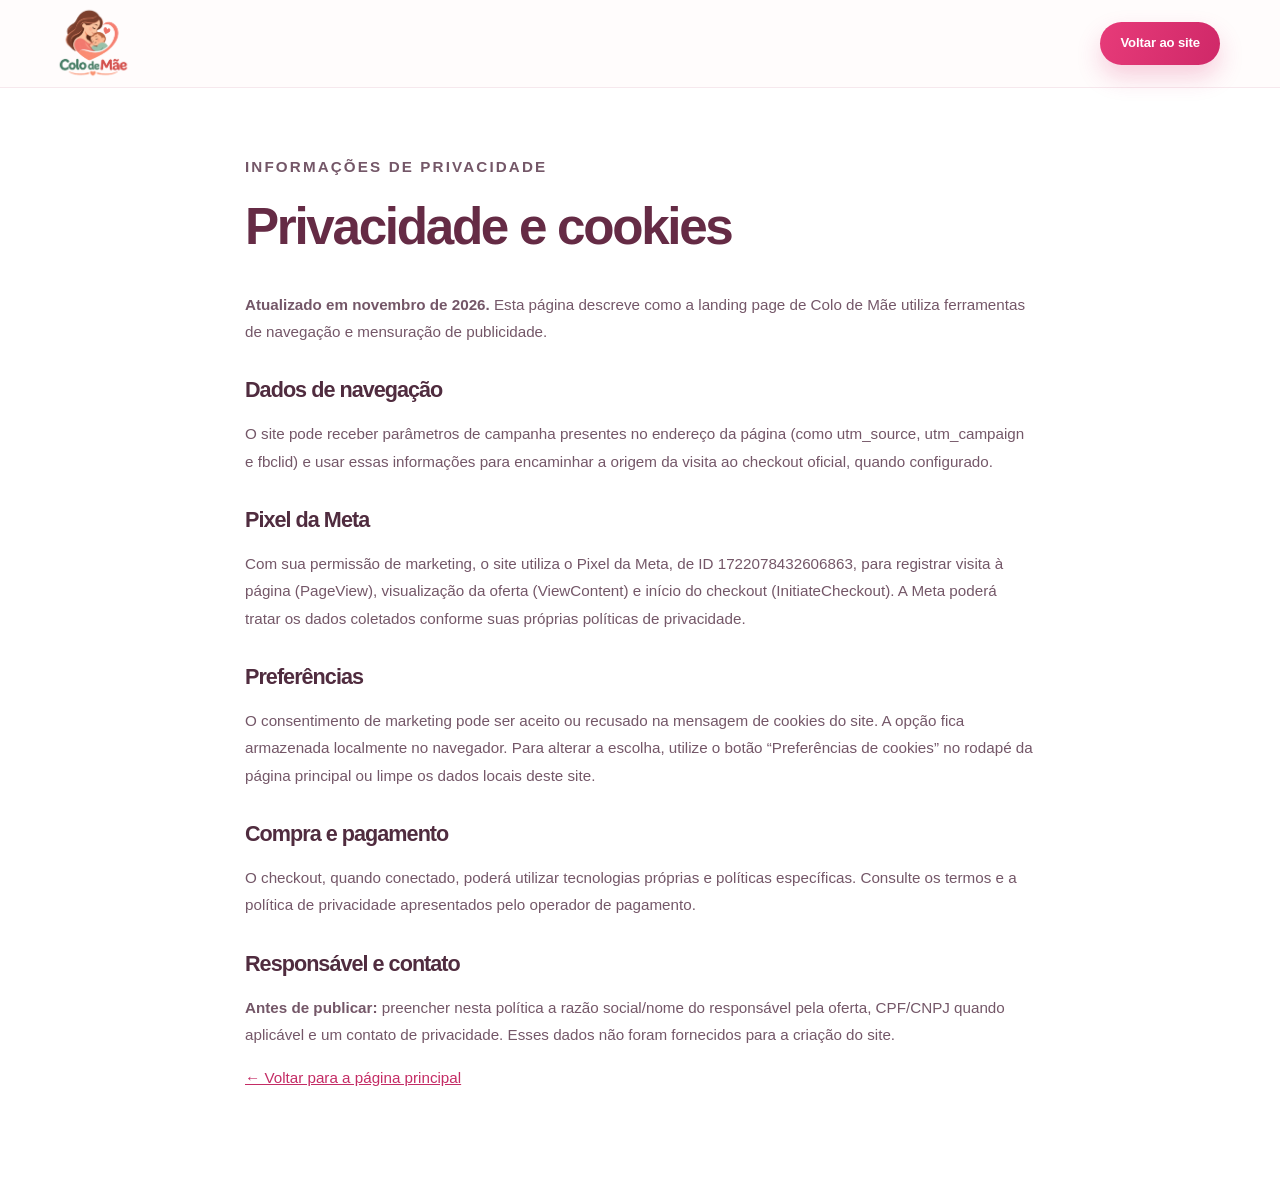
==== privacidade.html @ d04aad39 "atualizaçao de site" ====
<!doctype html><html lang="pt-BR"><head><meta charset="UTF-8"><meta name="viewport" content="width=device-width,initial-scale=1"><title>Privacidade e Cookies | Colo de Mãe</title><meta name="description" content="Informações sobre privacidade e cookies do site Colo de Mãe."><link rel="icon" href="assets/favicon.png"><link rel="stylesheet" href="css/style.css"></head><body><header class="site-header"><div class="container header-inner"><a class="brand" href="index.html"><img src="assets/logo.webp" alt="Colo de Mãe" width="86" height="86"></a><a class="btn btn-small btn-primary" href="index.html">Voltar ao site</a></div></header><main class="legal-page"><div class="legal-container"><p class="section-kicker">Informações de privacidade</p><h1>Privacidade e cookies</h1><p><strong>Atualizado em novembro de 2026.</strong> Esta página descreve como a landing page de Colo de Mãe utiliza ferramentas de navegação e mensuração de publicidade.</p><h2>Dados de navegação</h2><p>O site pode receber parâmetros de campanha presentes no endereço da página (como utm_source, utm_campaign e fbclid) e usar essas informações para encaminhar a origem da visita ao checkout oficial, quando configurado.</p><h2>Pixel da Meta</h2><p>Com sua permissão de marketing, o site utiliza o Pixel da Meta, de ID 1722078432606863, para registrar visita à página (PageView), visualização da oferta (ViewContent) e início do checkout (InitiateCheckout). A Meta poderá tratar os dados coletados conforme suas próprias políticas de privacidade.</p><h2>Preferências</h2><p>O consentimento de marketing pode ser aceito ou recusado na mensagem de cookies do site. A opção fica armazenada localmente no navegador. Para alterar a escolha, utilize o botão “Preferências de cookies” no rodapé da página principal ou limpe os dados locais deste site.</p><h2>Compra e pagamento</h2><p>O checkout, quando conectado, poderá utilizar tecnologias próprias e políticas específicas. Consulte os termos e a política de privacidade apresentados pelo operador de pagamento.</p><h2>Responsável e contato</h2><p><strong>Antes de publicar:</strong> preencher nesta política a razão social/nome do responsável pela oferta, CPF/CNPJ quando aplicável e um contato de privacidade. Esses dados não foram fornecidos para a criação do site.</p><p><a href="index.html">← Voltar para a página principal</a></p></div></main></body></html>
---- css/style.css ----
:root{--burgundy:#6e2745;--burgundy-2:#4c2035;--pink:#e83878;--hotpink:#d52e69;--pink-light:#fff1f6;--pink-mist:#fce8ee;--rose:#f7b8cd;--soft:#fff9f9;--cream:#fff8f1;--ink:#502c3f;--muted:#795d69;--border:#f1dce5;--shadow:0 19px 65px rgba(130,48,86,.11);--radius:26px;--ease:cubic-bezier(.22,1,.36,1)}
*{box-sizing:border-box}html{scroll-behavior:smooth;scroll-padding-top:100px}body{margin:0;background:#fff;color:var(--ink);font-family:'DM Sans',sans-serif;-webkit-font-smoothing:antialiased;overflow-x:hidden}button,input{font:inherit}a{color:inherit;text-decoration:none}a:focus-visible,button:focus-visible,summary:focus-visible{outline:3px solid #b42c65;outline-offset:4px}button{cursor:pointer}img,svg{max-width:100%}img{height:auto}p{line-height:1.72}h1,h2,h3{font-family:Manrope,'DM Sans',sans-serif;letter-spacing:-.045em}h1,h2,h3,p{margin-top:0}h2{font-size:clamp(2.1rem,4vw,3.65rem);line-height:1.16;font-weight:800}h3{line-height:1.3}section{position:relative}.container{width:min(1160px,calc(100% - 48px));margin-inline:auto}.narrow{max-width:780px}.section{padding:106px 0}.text-center{text-align:center}.accent{color:var(--pink)}.section-kicker{font-size:.82rem;letter-spacing:.14em;text-transform:uppercase;font-weight:800;color:var(--pink);margin-bottom:17px}.section-lead{font-size:1.12rem;max-width:720px;margin:18px auto 0;color:var(--muted)}.section-heading{margin-bottom:52px}.section-heading h2{margin-bottom:14px}.skip-link{position:absolute;top:-100px;z-index:900;left:15px;background:#fff;padding:12px 15px}.skip-link:focus{top:15px}.announcement{background:#772844;text-align:center;color:#fff;padding:8px 18px;font-size:.75rem;letter-spacing:.06em;font-weight:600}.announcement-heart{color:#fac4d2;padding:0 9px}.site-header{position:sticky;top:0;z-index:50;background:rgba(255,252,252,.94);backdrop-filter:blur(18px);border-bottom:1px solid #f6e8ed}.header-inner{height:87px;display:flex;align-items:center;justify-content:space-between;gap:22px}.brand{display:flex;align-items:center;margin-left:-13px;flex-shrink:0}.brand img{width:93px;height:79px;object-fit:contain}.site-header nav{display:flex;align-items:center;gap:30px;margin-left:auto}.site-header nav a{font-size:.85rem;color:#735262;font-weight:700;transition:color .2s}.site-header nav a:hover{color:var(--pink)}.btn{display:inline-flex;align-items:center;justify-content:center;gap:12px;border:none;border-radius:999px;font-family:'DM Sans',sans-serif;font-weight:800;letter-spacing:-.01em;line-height:1.25;text-align:center;white-space:normal;transition:transform .2s var(--ease),background .2s,box-shadow .2s}.btn:hover{transform:translateY(-2px)}.btn span{font-size:1.2em}.btn-primary{background:linear-gradient(110deg,#e73b79,#cf2868);color:white;box-shadow:0 12px 24px rgba(220,47,109,.22)}.btn-primary:hover{box-shadow:0 18px 31px rgba(220,47,109,.32);background:linear-gradient(110deg,#f34480,#c92360)}.btn-small{padding:13px 20px;font-size:.82rem}.btn-large{padding:21px 30px;font-size:.98rem}.mobile-menu-toggle{display:none;border:0;background:transparent;color:var(--burgundy);font-size:1.8rem}.hero{background:radial-gradient(ellipse at 70% 30%,#ffedf3 0%,transparent 52%),linear-gradient(125deg,#fffbf8 7%,#fff0f6 62%,#fbdce8 100%);padding:98px 0 115px;overflow:hidden}.hero-grid{display:grid;grid-template-columns:1.07fr .93fr;align-items:center;gap:35px;min-height:595px}.hero-copy{position:relative;z-index:3;padding-bottom:25px}.eyebrow{display:inline-flex;align-items:center;gap:10px;border:1px solid #f6ccda;border-radius:999px;padding:9px 17px;color:#a83c66;background:rgba(255,255,255,.75);font-size:.76rem;font-weight:800;letter-spacing:.03em;text-transform:uppercase;margin-bottom:25px}.eyebrow-dot{height:9px;width:9px;border-radius:50%;background:var(--pink);box-shadow:0 0 0 4px #ffe0ea}.hero h1{font-size:clamp(3.45rem,5.7vw,5.25rem);line-height:1.095;letter-spacing:-.07em;margin-bottom:26px;font-weight:800;color:var(--burgundy-2);max-width:660px}.hero h1 em,.offer-copy h2 em,.final-cta h2 em,.interlude h2 em{font-style:normal;color:var(--pink)}.hero-description{font-size:1.13rem;line-height:1.87;max-width:590px;color:#6b4e5d;margin-bottom:22px}.hero-description strong{color:#6f2b49}.hero-points{display:grid;gap:9px;color:#885068;font-size:.87rem;font-weight:700;margin-bottom:32px}.hero-action{min-width:315px}.under-cta{font-size:.83rem;color:#8a6473;margin:14px 0 22px}.under-cta strong{color:var(--burgundy)}.hero-mini-badges{display:flex;gap:12px;flex-wrap:wrap;max-width:590px}.hero-mini-badges span{font-size:.7rem;color:#8b7180;font-weight:700}.hero-art{height:590px;min-width:0;position:relative;display:flex;align-items:center;justify-content:center;isolation:isolate}.art-orbit{position:absolute;z-index:-1;width:470px;height:470px;top:85px;left:50%;transform:translateX(-50%);background:radial-gradient(circle,#f8cbdc 0%,#fce1e8 52%,transparent 74%);border-radius:50%}.hero-blob{position:absolute;border-radius:50%;pointer-events:none}.blob-one{width:230px;height:230px;left:-95px;bottom:35px;background:#f9d8e2;opacity:.3}.blob-two{width:160px;height:160px;right:-55px;top:35px;background:#ffcbdf;opacity:.37}.art-sparkle{position:absolute;color:#e77a9d;font-size:3rem}.art-sparkle-a{top:10px;right:16px}.art-sparkle-b{bottom:50px;left:15px;font-size:5rem}.phone{position:relative;background:#3e2831;border:7px solid #3e2831;border-radius:40px;overflow:hidden;box-shadow:0 25px 58px rgba(79,30,53,.21);padding:4px;aspect-ratio:390/844;width:240px;max-width:100%;flex-shrink:0}.phone img{display:block;width:100%;height:100%;object-fit:cover;border-radius:27px;object-position:top}.phone-camera{position:absolute;width:34%;height:21px;background:#3e2831;top:1px;left:33%;z-index:5;border-radius:0 0 15px 15px}.phone-front{transform:rotate(-5deg) translate(-40px,-10px);z-index:3;width:256px}.phone-back{transform:rotate(11deg) translate(78px,8px);position:absolute;z-index:1;width:242px;filter:saturate(.86)}.floating-chip{position:absolute;z-index:5;display:flex;align-items:center;gap:10px;background:#fff;padding:12px 15px;border:1px solid #f9e8ee;border-radius:16px;box-shadow:0 12px 30px rgba(107,47,75,.13);font-size:.73rem;font-weight:800;color:#78445c;white-space:nowrap}.chip-icon{display:grid;place-items:center;border-radius:50%;background:#ffedf2;color:#db3f78;width:32px;height:32px;font-size:1.2rem}.chip-stars{color:#f4a44c;background:#fff6e9}.chip-top{top:88px;left:-19px}.chip-bottom{bottom:87px;right:2px}.hero-wave{position:absolute;bottom:-1px;width:100%;height:75px;line-height:0}.hero-wave svg{height:100%;width:100%}.empathy{padding-top:85px}.empathy h2{max-width:720px;margin-inline:auto}.empathy-cards{display:grid;grid-template-columns:repeat(3,1fr);gap:22px;margin-top:55px}.soft-card{border-radius:25px;background:#fff8fa;border:1px solid #fae9ef;padding:34px 31px;box-shadow:0 12px 34px rgba(88,34,53,.035)}.soft-card:nth-child(2){background:#fff8f3;border-color:#f7e8e1}.soft-card:nth-child(3){background:#fcf7ff;border-color:#f0e7f7}.feature-emoji{font-size:2.2rem;display:block;margin-bottom:20px}.soft-card h3{font-size:1.15rem;color:#602b45;letter-spacing:-.025em;margin-bottom:12px}.soft-card p{font-size:.91rem;color:#806b78;margin:0}.gentle-note{display:inline-flex;align-items:center;gap:10px;font-size:.93rem;color:#87536b;background:#fdf4f7;padding:13px 21px;border-radius:100px;margin-top:45px}.gentle-note span{color:var(--pink)}.feature-section{background:linear-gradient(180deg,#fffafc,#fff);padding-top:100px}.feature-grid{display:grid;grid-template-columns:repeat(3,1fr);gap:19px}.feature-tile{border:1px solid #f4e4ec;background:#fff;padding:33px 31px;border-radius:25px;box-shadow:0 10px 34px rgba(99,57,75,.045);transition:transform .2s var(--ease),box-shadow .2s}.feature-tile:hover{transform:translateY(-4px);box-shadow:var(--shadow)}.tile-icon{width:59px;height:59px;border-radius:18px;display:grid;place-items:center;font-size:1.9rem;font-weight:800;margin-bottom:24px}.icon-pink{background:#ffe9f0;color:#db3c76}.icon-purple{background:#f4eefe;color:#a277bc}.icon-peach{background:#fff2e6;color:#da9774}.icon-green{background:#e9f4ec;color:#6da581}.icon-yellow{background:#fff8e3;color:#cc9f44}.feature-tile h3{font-size:1.14rem;color:#5d2c44;margin-bottom:8px}.feature-tile p{color:#806a76;font-size:.9rem;margin-bottom:0}.screens-section{background:#fff6f9;overflow:hidden}.screens-grid{display:grid;grid-template-columns:1fr 1fr;gap:80px;align-items:center}.screens-intro h2{max-width:560px}.screens-intro>p:not(.section-kicker){max-width:515px;color:#7a5d6b;font-size:1.05rem;margin-bottom:26px}.screens-tabs{display:flex;flex-wrap:wrap;gap:11px;max-width:570px;margin:28px 0}.screen-tab{border:1px solid #edcfda;background:#fff;color:#7e5267;padding:12px 17px;border-radius:99px;font-size:.84rem;font-weight:700;transition:.2s}.screen-tab:hover{background:#fff0f5}.screen-tab.active{background:var(--burgundy);border-color:var(--burgundy);color:#fff}.screen-caption{display:flex;align-items:flex-start;gap:14px;background:#fff;border:1px solid #f6e1e8;border-radius:20px;padding:20px 22px;max-width:530px;min-height:112px;margin:24px 0}.caption-icon{width:35px;height:35px;flex-shrink:0;display:grid;place-items:center;background:#ffe8f0;color:var(--pink);border-radius:13px}.screen-caption strong{display:block;color:#723450;font-size:.98rem}.screen-caption p{font-size:.88rem;color:#8b7380;margin:6px 0 0;line-height:1.52}.text-link{color:var(--pink);font-weight:800;font-size:.91rem}.screens-stage{min-height:635px;display:flex;align-items:center;justify-content:center;position:relative;isolation:isolate}.stage-circle{width:510px;height:510px;z-index:-1;background:#f9d9e5;border-radius:50%;position:absolute;left:50%;top:50%;transform:translate(-50%,-50%)}.stage-heart{font-size:6rem;color:#f4a8c2;position:absolute;right:4%;top:5%}.phone-showcase{width:280px;transform:rotate(2deg);box-shadow:0 34px 50px rgba(70,35,50,.22)}.stage-label{position:absolute;bottom:15px;right:20px;background:white;border-radius:100px;box-shadow:var(--shadow);border:1px solid #f8e3eb;padding:12px 17px;font-size:.77rem;font-weight:700;color:#854960;display:flex;gap:10px;align-items:center}.stage-label-dot{background:#5ea57d;width:9px;height:9px;border-radius:50%}.mini-gallery{display:flex;gap:20px;justify-content:center;align-items:stretch;padding-top:40px;margin-top:26px;border-top:1px solid #f2dfe7}.gallery-item{background:white;padding:5px;border:1px solid #e6d1dc;border-radius:19px;width:142px;flex:0 1 142px;height:254px;overflow:hidden;box-shadow:0 14px 26px rgba(105,41,72,.09);transition:transform .25s}.gallery-item:hover{transform:translateY(-9px)}.gallery-item img{height:100%;width:100%;object-fit:cover;object-position:top;border-radius:14px}.center-gallery-note{text-align:center;color:#a28190;font-size:.75rem;margin-top:20px;margin-bottom:0}.interlude{background:linear-gradient(110deg,#fff8f6,#fff0f4);text-align:center;padding:85px 0}.interlude-inner{max-width:825px}.interlude-icon{width:64px;height:64px;background:#ffe5eb;color:#e54074;display:grid;place-items:center;border-radius:50%;font-size:1.7rem;margin:0 auto 30px}.interlude h2{font-size:clamp(1.9rem,3.2vw,3rem);color:#69304a}.interlude p{color:#8b6977;max-width:630px;margin:20px auto 0}.bonus-section{background:#fff}.bonus-grid{display:grid;grid-template-columns:repeat(3,1fr);gap:22px}.bonus-card{border:1px solid #f3e1e8;border-radius:26px;overflow:hidden;background:#fff;box-shadow:0 14px 45px rgba(114,50,81,.07);display:flex;flex-direction:column}.bonus-visual{height:335px;position:relative;display:flex;align-items:center;justify-content:center;overflow:hidden}.bonus-visual-photo{background:#f8e9e4}.bonus-visual-photo img{width:100%;height:100%;object-fit:cover;object-position:center 34%}.bonus-stamp{position:absolute;top:17px;left:17px;background:#fff;color:#a2335d;font-size:.69rem;font-weight:800;letter-spacing:.09em;border-radius:50px;padding:9px 13px;box-shadow:0 5px 16px #69394c22}.bonus-visual-lacta{background:radial-gradient(circle at 30% 10%,#ffcadc,#eec0e1 40%,#d5acd8)}.bonus-visual-noites{background:radial-gradient(circle at 35% 25%,#7772b5,#3f437c 75%,#262a58)}.lacta-cover,.noites-cover{width:64%;height:91%;box-shadow:0 12px 25px rgba(95,39,74,.23);display:flex;flex-direction:column;align-items:center;justify-content:space-around;text-align:center;padding:20px 15px;border-radius:8px;position:relative;transform:rotate(-3deg)}.lacta-cover{background:linear-gradient(160deg,#ffe6ef,#fdd1e3 60%,#f9bdd5);color:#8c3460;border:1px solid #fff4fa}.lacta-spark{font-size:2.2rem;color:#bc7aab;line-height:1}.lacta-cover strong{font-family:Georgia,serif;font-size:3.3rem;line-height:.95;letter-spacing:-.07em}.lacta-cover strong em{font-style:normal;color:#bf3477}.cover-overline{font-size:.57rem;font-weight:800;letter-spacing:.09em}.cover-subtitle{font-size:.73rem;line-height:1.35;max-width:150px;font-weight:700}.cover-graphic{font-size:3rem;color:#db608f}.cover-bottom{font-size:.65rem;font-weight:700;max-width:148px}.noites-cover{background:linear-gradient(160deg,#39386b,#736cb0);color:white;transform:rotate(3deg);border:1px solid #ffffff26}.noites-cover strong{font-family:Georgia,serif;font-size:2.5rem;letter-spacing:-.045em;line-height:1.07}.moon-shape{font-size:4.4rem;color:#fce6ba;text-shadow:0 0 35px #ffecd57d;line-height:1}.noites-cover .cover-subtitle,.noites-cover .cover-bottom{color:#e8e4ff}.bonus-content{padding:27px 28px 28px;flex:1;display:flex;flex-direction:column}.bonus-category{color:#c04875;font-size:.72rem;font-weight:800;text-transform:uppercase;letter-spacing:.09em;margin-bottom:7px}.bonus-content h3{font-size:1.35rem;color:#642a46;margin-bottom:11px}.bonus-content>p:not(.bonus-category){font-size:.9rem;color:#846a79;margin-bottom:23px}.bonus-included{border-top:1px solid #f7e6ed;padding-top:17px;color:#43855a;font-size:.81rem;font-weight:800;margin-top:auto}.bonus-note{text-align:center;margin-top:36px;color:#8f4a69;font-weight:700;font-size:.94rem}.offer-section{background:radial-gradient(circle at 90% 20%,#a84572 0%,transparent 30%),linear-gradient(110deg,#64233d,#852d51);color:#fff;overflow:hidden}.offer-section:before{content:'♡';position:absolute;left:-20px;bottom:-100px;font-size:420px;color:#ffffff0b;line-height:1}.offer-grid{display:grid;grid-template-columns:1.15fr .85fr;align-items:center;gap:85px;position:relative;z-index:1}.offer-copy h2{font-size:clamp(2.9rem,5vw,4.7rem);line-height:1.13;margin-bottom:24px}.offer-copy h2 em{color:#ffb4cf}.offer-copy>p:not(.eyebrow){color:#f4d8e3;font-size:1.03rem;max-width:550px}.offer-eyebrow{background:#ffffff16;border-color:#ffffff35;color:#ffe6ee}.offer-checks{padding:0;list-style:none;display:grid;gap:16px;margin:32px 0 0}.offer-checks li{font-weight:700;color:#fff5f9;font-size:1rem;display:flex;align-items:center;gap:12px}.offer-checks span{width:26px;height:26px;border-radius:100%;display:grid;place-items:center;background:#ffffff25;color:#fff}.offer-card{padding:38px 30px;background:#fff;color:#602c48;border-radius:29px;box-shadow:0 30px 75px rgba(45,12,27,.28);text-align:center;position:relative;max-width:475px;width:100%;margin-left:auto}.offer-card:before{content:'♥';position:absolute;top:-18px;right:30px;background:#f9bcd2;color:#d63773;border-radius:50%;width:43px;height:43px;display:grid;place-items:center;font-size:1.3rem;transform:rotate(17deg)}.offer-label{letter-spacing:.17em;text-transform:uppercase;color:#995e75;font-size:.77rem;font-weight:800}.offer-price{display:flex;justify-content:center;align-items:flex-start;letter-spacing:-.08em;line-height:1;margin:18px 0 8px;color:#672744;font-weight:800;font-family:Manrope,sans-serif}.offer-price>span:nth-child(2){font-size:6.75rem}.offer-price .currency{font-size:1.65rem;letter-spacing:-.02em;margin-top:21px;margin-right:8px}.offer-price .cents{font-size:2.65rem;margin-top:14px;letter-spacing:-.04em}.offer-value-caption{color:#906c7d;font-size:.92rem;font-weight:600;margin:0 0 30px}.btn-purchase{width:100%;background:#e43276;color:#fff;box-shadow:0 14px 26px #d72a6a45;padding:20px 15px;font-size:.94rem}.btn-purchase:hover{background:#c82361;box-shadow:0 18px 32px #d72a6a50}.secure-note{font-size:.76rem;color:#8e7582;margin-top:17px}.offer-no-pressure{font-size:.79rem;color:#aa8996;margin-top:23px;margin-bottom:0}.faq-wrap{max-width:835px}.faq-list{display:grid;gap:13px}.faq-list details{border:1px solid #f0dde6;background:#fffafc;border-radius:17px;padding:0 24px;transition:box-shadow .2s}.faq-list details[open]{box-shadow:0 9px 28px #9f60801a}.faq-list summary{list-style:none;display:flex;align-items:center;justify-content:space-between;gap:15px;padding:22px 0;font-weight:800;color:#6a3451;cursor:pointer;font-size:.98rem}.faq-list summary::-webkit-details-marker{display:none}.faq-plus{flex:none;border-radius:100%;width:30px;height:30px;background:#fee7f0;color:#d03b73;font-size:1.35rem;display:grid;place-items:center;font-weight:500;line-height:1}.faq-list details[open] .faq-plus{transform:rotate(45deg)}.faq-list details p{padding:0 42px 22px 0;margin-bottom:0;color:#806876;font-size:.94rem;line-height:1.8}.final-cta{background:linear-gradient(95deg,#ffe0ea,#fff0f3);padding:58px 0}.final-cta-inner{display:grid;grid-template-columns:1.4fr .75fr;align-items:center;gap:70px}.final-cta p{color:#aa4f70;font-weight:800;font-size:.8rem;text-transform:uppercase;letter-spacing:.09em;margin-bottom:8px}.final-cta h2{font-size:clamp(1.65rem,2.8vw,2.5rem);margin:0}.btn-white{background:#fff;color:#963d60;border:1px solid #f3bdcf;padding:19px 24px;box-shadow:0 10px 25px #c8547d24}.footer{background:#fffafc;padding:44px 0 26px}.footer-row{display:flex;align-items:center;justify-content:space-between;gap:35px}.footer-brand{display:flex;align-items:center;gap:12px}.footer-brand img{object-fit:contain}.footer-brand p{font-size:.83rem;color:#946f81;margin:0}.footer-links{display:flex;align-items:center;gap:24px;flex-wrap:wrap}.footer-links a,.footer-links button{font-size:.81rem;color:#846675;font-weight:700;background:none;border:none;padding:0}.footer-links a:hover,.footer-links button:hover{color:var(--pink)}.footer-bottom{border-top:1px solid #f2e0e8;padding-top:23px;margin-top:25px;display:flex;justify-content:space-between;gap:20px;font-size:.72rem;color:#a48996}.cookie-bar[hidden],.modal[hidden]{display:none!important}.cookie-bar{position:fixed;z-index:1000;bottom:22px;left:50%;transform:translateX(-50%);background:#fff;border:1px solid #f4d6e2;border-radius:20px;box-shadow:0 20px 85px #532c4042;width:min(970px,calc(100% - 30px));padding:19px 22px;display:flex;gap:28px;align-items:center;justify-content:space-between}.cookie-text strong{font-size:.9rem;color:#673249}.cookie-text p{font-size:.75rem;line-height:1.45;margin:5px 0}.cookie-text a{font-size:.74rem;text-decoration:underline;color:#c13269}.cookie-actions{display:flex;gap:10px;flex-shrink:0}.btn-outline{background:#fff;border:1px solid #e5bbce;color:#9f466d}.btn-cookie{padding:13px 18px;font-size:.76rem}.modal{position:fixed;inset:0;z-index:1500;display:grid;place-items:center;padding:18px}.modal-open{overflow:hidden}.modal-backdrop{position:absolute;inset:0;background:#39202cc2;backdrop-filter:blur(5px)}.modal-panel{position:relative;background:white;border-radius:23px;padding:38px 35px 33px;width:min(485px,100%);box-shadow:0 30px 100px #1e0a1626;text-align:center}.modal-close{position:absolute;right:19px;top:13px;border:none;background:none;font-size:1.7rem;color:#a16c83}.modal-icon{width:58px;height:58px;background:#ffe0ec;display:grid;place-items:center;border-radius:50%;color:#cc3e76;font-size:1.8rem;margin:0 auto 20px}.modal-panel h2{font-size:1.56rem;color:#70304c}.modal-panel p{font-size:.91rem;color:#805a6e}.modal-panel code{color:#c33570;background:#fff0f5;padding:2px 5px;border-radius:5px}.modal-panel .btn{padding:14px 35px;margin-top:8px}.noscript-warning{background:#ffd5e0;padding:18px;color:#562439;text-align:center}.legal-page{min-height:70vh;padding:65px 0 90px}.legal-page .legal-container{width:min(790px,calc(100% - 40px));margin:auto}.legal-page h1{font-size:clamp(2rem,4vw,3.2rem);color:#652b45}.legal-page h2{font-size:1.35rem;margin-top:32px}.legal-page p,.legal-page li{line-height:1.8;color:#745768;font-size:.95rem}.legal-page a{color:#c42c65;text-decoration:underline}
@media(max-width:1090px){.header-inner{height:78px}.site-header nav{gap:19px}.site-header nav a{font-size:.78rem}.header-cta{font-size:.73rem;padding:12px 14px}.hero-grid{gap:12px}.hero h1{font-size:clamp(3rem,5.5vw,4.9rem)}.hero-art{transform:scale(.94)}.screens-grid{gap:30px}.offer-grid{gap:42px}}
@media(max-width:850px){.section{padding:80px 0}.container{width:min(100% - 34px,1160px)}.site-header nav{display:none;position:absolute;left:0;right:0;top:78px;background:#fff9fb;padding:22px 25px;box-shadow:0 20px 30px #401c2b17;flex-direction:column;align-items:flex-start;gap:23px;border-bottom:1px solid #f6dbe5}.site-header nav.nav-open{display:flex}.mobile-menu-toggle{display:block}.header-cta{margin-left:auto}.hero{padding:63px 0 94px}.hero-grid{grid-template-columns:1fr;gap:0}.hero-copy{text-align:center;padding-bottom:0}.hero h1,.hero-description{margin-inline:auto}.hero h1{font-size:clamp(3rem,7vw,4.7rem)}.hero-points{justify-content:center}.hero-mini-badges{justify-content:center;margin:auto}.hero-art{height:565px;width:min(100%,530px);margin-inline:auto;transform:none}.chip-top{left:15px}.chip-bottom{right:4px}.empathy-cards,.feature-grid,.bonus-grid{grid-template-columns:repeat(2,1fr)}.empathy-cards .soft-card:last-child,.bonus-grid .bonus-card:last-child{grid-column:1/-1;max-width:480px;margin-inline:auto;width:100%}.screens-grid{grid-template-columns:1fr;gap:0}.screens-intro{text-align:center}.screens-intro h2,.screens-intro>p:not(.section-kicker){margin-inline:auto}.screens-tabs{justify-content:center;margin-inline:auto}.screen-caption{margin-inline:auto;text-align:left}.screens-stage{min-height:560px}.stage-circle{width:450px;height:450px}.stage-label{right:15%;bottom:15px}.offer-grid{grid-template-columns:1fr;gap:40px}.offer-card{margin:auto}.offer-copy{text-align:center}.offer-copy>p:not(.eyebrow){margin-inline:auto}.offer-checks{max-width:400px;margin-inline:auto;text-align:left}.final-cta-inner{grid-template-columns:1fr;gap:26px;text-align:center}.final-cta .btn{margin:auto}.footer-row{flex-wrap:wrap}}
@media(max-width:580px){h2{font-size:clamp(1.9rem,8.2vw,2.8rem)}.section{padding:70px 0}.container{width:calc(100% - 34px)}.announcement{font-size:.65rem;padding:7px 6px}.announcement-heart{padding:0 2px}.header-inner{height:72px}.brand{margin-left:-12px}.brand img{height:74px;width:84px}.site-header nav{top:72px}.header-cta{font-size:.69rem;padding:10px 13px;max-width:165px}.header-cta span{display:none}.hero{padding:50px 0 94px}.eyebrow{font-size:.67rem;padding:8px 12px}.hero h1{font-size:clamp(2.65rem,12vw,4.2rem);letter-spacing:-.07em;margin-bottom:18px}.hero-description{font-size:.97rem;line-height:1.75;max-width:470px}.hero-points{font-size:.74rem;gap:8px}.hero-action{min-width:0;width:100%;max-width:390px;font-size:.9rem;padding:20px 15px}.hero-mini-badges{gap:8px;justify-content:center}.hero-mini-badges span{font-size:.65rem}.hero-art{height:460px;max-width:370px;margin-top:18px}.phone-front{width:191px;transform:rotate(-5deg) translate(-30px,-6px)}.phone-back{width:177px;transform:rotate(11deg) translate(59px,8px)}.phone{border-width:5px;padding:2px;border-radius:30px}.phone img{border-radius:22px}.phone-camera{height:17px;border-radius:0 0 11px 11px}.art-orbit{width:345px;height:345px;top:65px}.art-sparkle-a{right:10px}.art-sparkle-b{left:0}.floating-chip{padding:9px 10px;font-size:.58rem;gap:6px}.chip-icon{height:26px;width:26px;font-size:1rem}.chip-top{left:-1px;top:80px}.chip-bottom{right:0;bottom:90px}.empathy h2{font-size:2rem}.section-lead{font-size:.97rem}.empathy-cards,.feature-grid,.bonus-grid{grid-template-columns:1fr;gap:15px}.empathy-cards .soft-card:last-child,.bonus-grid .bonus-card:last-child{grid-column:auto;max-width:none}.soft-card{padding:26px}.feature-tile{padding:26px}.feature-grid{gap:12px}.section-heading{margin-bottom:36px}.gentle-note{border-radius:18px;font-size:.8rem;line-height:1.7}.screens-tabs{gap:8px}.screen-tab{font-size:.74rem;padding:11px 12px}.screens-stage{min-height:475px}.phone-showcase{width:204px}.stage-circle{width:335px;height:335px}.stage-label{right:4px;bottom:0;font-size:.66rem}.mini-gallery{gap:10px;overflow-x:auto;justify-content:flex-start;padding-bottom:9px;scroll-snap-type:x mandatory}.gallery-item{width:125px;flex:0 0 125px;height:224px;scroll-snap-align:center}.interlude{padding:65px 0}.bonus-visual{height:310px}.bonus-visual-photo img{object-position:center 40%}.lacta-cover,.noites-cover{width:58%;height:91%}.offer-section{padding:73px 0}.offer-copy h2{font-size:2.9rem}.offer-copy>p:not(.eyebrow){font-size:.93rem}.offer-checks li{font-size:.92rem}.offer-card{padding:34px 20px}.offer-price>span:nth-child(2){font-size:5.8rem}.offer-price .currency{margin-top:18px}.offer-price .cents{font-size:2.15rem}.btn-purchase{font-size:.82rem;padding:18px 9px}.faq-list details{padding:0 17px}.faq-list summary{font-size:.88rem}.faq-list details p{padding-right:0;font-size:.87rem}.final-cta h2{font-size:1.65rem}.final-cta .btn{width:100%;font-size:.85rem}.footer-row,.footer-brand,.footer-links,.footer-bottom{flex-direction:column;align-items:center;text-align:center}.footer-brand{gap:0}.footer-links{gap:14px}.footer-bottom{line-height:1.5}.cookie-bar{bottom:9px;display:block;padding:16px}.cookie-text p{font-size:.72rem}.cookie-actions{margin-top:13px}.btn-cookie{flex:1}.modal-panel{padding:28px 20px}}
@media(prefers-reduced-motion:reduce){*,*::before,*::after{animation-duration:.001ms!important;transition-duration:.001ms!important;scroll-behavior:auto!important}}
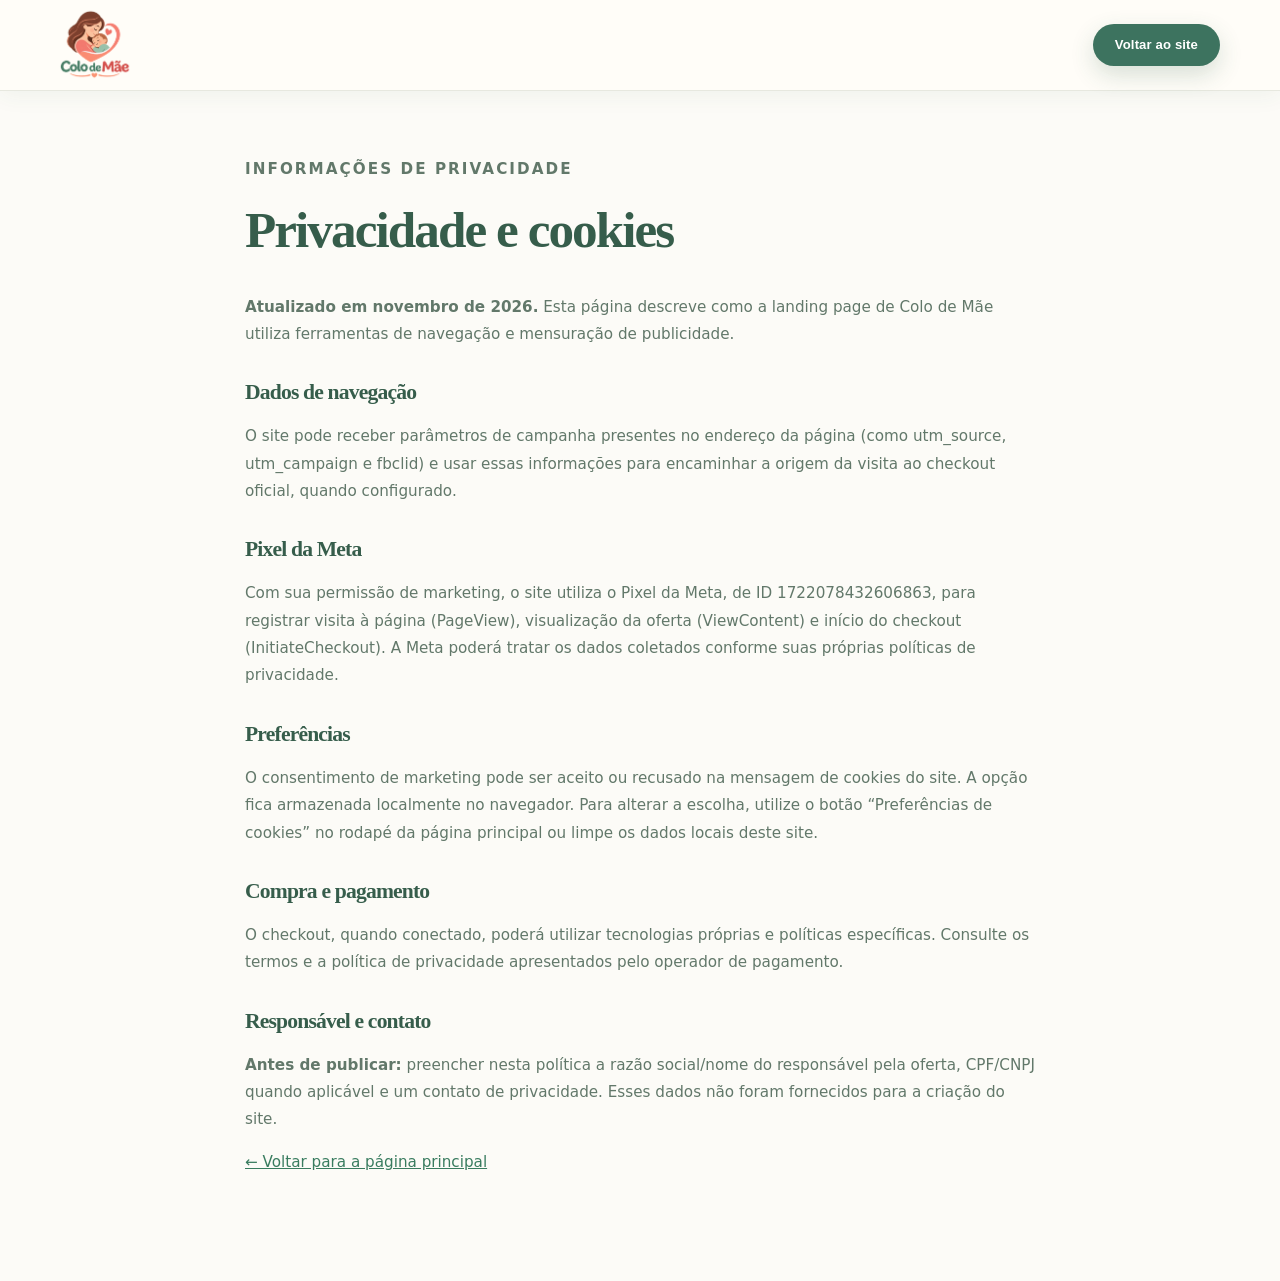
==== commit b7d4cd42: "site atualizado" ====
--- a/privacidade.html
+++ b/privacidade.html
@@ -1 +1,2 @@
-<!doctype html><html lang="pt-BR"><head><meta charset="UTF-8"><meta name="viewport" content="width=device-width,initial-scale=1"><title>Privacidade e Cookies | Colo de Mãe</title><meta name="description" content="Informações sobre privacidade e cookies do site Colo de Mãe."><link rel="icon" href="assets/favicon.png"><link rel="stylesheet" href="css/style.css"></head><body><header class="site-header"><div class="container header-inner"><a class="brand" href="index.html"><img src="assets/logo.webp" alt="Colo de Mãe" width="86" height="86"></a><a class="btn btn-small btn-primary" href="index.html">Voltar ao site</a></div></header><main class="legal-page"><div class="legal-container"><p class="section-kicker">Informações de privacidade</p><h1>Privacidade e cookies</h1><p><strong>Atualizado em novembro de 2026.</strong> Esta página descreve como a landing page de Colo de Mãe utiliza ferramentas de navegação e mensuração de publicidade.</p><h2>Dados de navegação</h2><p>O site pode receber parâmetros de campanha presentes no endereço da página (como utm_source, utm_campaign e fbclid) e usar essas informações para encaminhar a origem da visita ao checkout oficial, quando configurado.</p><h2>Pixel da Meta</h2><p>Com sua permissão de marketing, o site utiliza o Pixel da Meta, de ID 1722078432606863, para registrar visita à página (PageView), visualização da oferta (ViewContent) e início do checkout (InitiateCheckout). A Meta poderá tratar os dados coletados conforme suas próprias políticas de privacidade.</p><h2>Preferências</h2><p>O consentimento de marketing pode ser aceito ou recusado na mensagem de cookies do site. A opção fica armazenada localmente no navegador. Para alterar a escolha, utilize o botão “Preferências de cookies” no rodapé da página principal ou limpe os dados locais deste site.</p><h2>Compra e pagamento</h2><p>O checkout, quando conectado, poderá utilizar tecnologias próprias e políticas específicas. Consulte os termos e a política de privacidade apresentados pelo operador de pagamento.</p><h2>Responsável e contato</h2><p><strong>Antes de publicar:</strong> preencher nesta política a razão social/nome do responsável pela oferta, CPF/CNPJ quando aplicável e um contato de privacidade. Esses dados não foram fornecidos para a criação do site.</p><p><a href="index.html">← Voltar para a página principal</a></p></div></main></body></html>
+<!DOCTYPE html>
+<html lang="pt-BR"><head><meta charset="utf-8"/><meta content="width=device-width,initial-scale=1" name="viewport"/><title>Privacidade e Cookies | Colo de Mãe</title><meta content="Informações sobre privacidade e cookies do site Colo de Mãe." name="description"/><link href="assets/favicon.png" rel="icon"/><link href="css/style.css" rel="stylesheet"/><link href="css/pastel.css" rel="stylesheet"/></head><body><header class="site-header"><div class="container header-inner"><a class="brand" href="index.html"><img alt="Colo de Mãe" height="86" src="assets/logo.webp" width="86"/></a><a class="btn btn-small btn-primary" href="index.html">Voltar ao site</a></div></header><main class="legal-page"><div class="legal-container"><p class="section-kicker">Informações de privacidade</p><h1>Privacidade e cookies</h1><p><strong>Atualizado em novembro de 2026.</strong> Esta página descreve como a landing page de Colo de Mãe utiliza ferramentas de navegação e mensuração de publicidade.</p><h2>Dados de navegação</h2><p>O site pode receber parâmetros de campanha presentes no endereço da página (como utm_source, utm_campaign e fbclid) e usar essas informações para encaminhar a origem da visita ao checkout oficial, quando configurado.</p><h2>Pixel da Meta</h2><p>Com sua permissão de marketing, o site utiliza o Pixel da Meta, de ID 1722078432606863, para registrar visita à página (PageView), visualização da oferta (ViewContent) e início do checkout (InitiateCheckout). A Meta poderá tratar os dados coletados conforme suas próprias políticas de privacidade.</p><h2>Preferências</h2><p>O consentimento de marketing pode ser aceito ou recusado na mensagem de cookies do site. A opção fica armazenada localmente no navegador. Para alterar a escolha, utilize o botão “Preferências de cookies” no rodapé da página principal ou limpe os dados locais deste site.</p><h2>Compra e pagamento</h2><p>O checkout, quando conectado, poderá utilizar tecnologias próprias e políticas específicas. Consulte os termos e a política de privacidade apresentados pelo operador de pagamento.</p><h2>Responsável e contato</h2><p><strong>Antes de publicar:</strong> preencher nesta política a razão social/nome do responsável pela oferta, CPF/CNPJ quando aplicável e um contato de privacidade. Esses dados não foram fornecidos para a criação do site.</p><p><a href="index.html">← Voltar para a página principal</a></p></div></main></body></html>
--- a/css/style.css
+++ b/css/style.css
@@ -4,3 +4,25 @@
 @media(max-width:850px){.section{padding:80px 0}.container{width:min(100% - 34px,1160px)}.site-header nav{display:none;position:absolute;left:0;right:0;top:78px;background:#fff9fb;padding:22px 25px;box-shadow:0 20px 30px #401c2b17;flex-direction:column;align-items:flex-start;gap:23px;border-bottom:1px solid #f6dbe5}.site-header nav.nav-open{display:flex}.mobile-menu-toggle{display:block}.header-cta{margin-left:auto}.hero{padding:63px 0 94px}.hero-grid{grid-template-columns:1fr;gap:0}.hero-copy{text-align:center;padding-bottom:0}.hero h1,.hero-description{margin-inline:auto}.hero h1{font-size:clamp(3rem,7vw,4.7rem)}.hero-points{justify-content:center}.hero-mini-badges{justify-content:center;margin:auto}.hero-art{height:565px;width:min(100%,530px);margin-inline:auto;transform:none}.chip-top{left:15px}.chip-bottom{right:4px}.empathy-cards,.feature-grid,.bonus-grid{grid-template-columns:repeat(2,1fr)}.empathy-cards .soft-card:last-child,.bonus-grid .bonus-card:last-child{grid-column:1/-1;max-width:480px;margin-inline:auto;width:100%}.screens-grid{grid-template-columns:1fr;gap:0}.screens-intro{text-align:center}.screens-intro h2,.screens-intro>p:not(.section-kicker){margin-inline:auto}.screens-tabs{justify-content:center;margin-inline:auto}.screen-caption{margin-inline:auto;text-align:left}.screens-stage{min-height:560px}.stage-circle{width:450px;height:450px}.stage-label{right:15%;bottom:15px}.offer-grid{grid-template-columns:1fr;gap:40px}.offer-card{margin:auto}.offer-copy{text-align:center}.offer-copy>p:not(.eyebrow){margin-inline:auto}.offer-checks{max-width:400px;margin-inline:auto;text-align:left}.final-cta-inner{grid-template-columns:1fr;gap:26px;text-align:center}.final-cta .btn{margin:auto}.footer-row{flex-wrap:wrap}}
 @media(max-width:580px){h2{font-size:clamp(1.9rem,8.2vw,2.8rem)}.section{padding:70px 0}.container{width:calc(100% - 34px)}.announcement{font-size:.65rem;padding:7px 6px}.announcement-heart{padding:0 2px}.header-inner{height:72px}.brand{margin-left:-12px}.brand img{height:74px;width:84px}.site-header nav{top:72px}.header-cta{font-size:.69rem;padding:10px 13px;max-width:165px}.header-cta span{display:none}.hero{padding:50px 0 94px}.eyebrow{font-size:.67rem;padding:8px 12px}.hero h1{font-size:clamp(2.65rem,12vw,4.2rem);letter-spacing:-.07em;margin-bottom:18px}.hero-description{font-size:.97rem;line-height:1.75;max-width:470px}.hero-points{font-size:.74rem;gap:8px}.hero-action{min-width:0;width:100%;max-width:390px;font-size:.9rem;padding:20px 15px}.hero-mini-badges{gap:8px;justify-content:center}.hero-mini-badges span{font-size:.65rem}.hero-art{height:460px;max-width:370px;margin-top:18px}.phone-front{width:191px;transform:rotate(-5deg) translate(-30px,-6px)}.phone-back{width:177px;transform:rotate(11deg) translate(59px,8px)}.phone{border-width:5px;padding:2px;border-radius:30px}.phone img{border-radius:22px}.phone-camera{height:17px;border-radius:0 0 11px 11px}.art-orbit{width:345px;height:345px;top:65px}.art-sparkle-a{right:10px}.art-sparkle-b{left:0}.floating-chip{padding:9px 10px;font-size:.58rem;gap:6px}.chip-icon{height:26px;width:26px;font-size:1rem}.chip-top{left:-1px;top:80px}.chip-bottom{right:0;bottom:90px}.empathy h2{font-size:2rem}.section-lead{font-size:.97rem}.empathy-cards,.feature-grid,.bonus-grid{grid-template-columns:1fr;gap:15px}.empathy-cards .soft-card:last-child,.bonus-grid .bonus-card:last-child{grid-column:auto;max-width:none}.soft-card{padding:26px}.feature-tile{padding:26px}.feature-grid{gap:12px}.section-heading{margin-bottom:36px}.gentle-note{border-radius:18px;font-size:.8rem;line-height:1.7}.screens-tabs{gap:8px}.screen-tab{font-size:.74rem;padding:11px 12px}.screens-stage{min-height:475px}.phone-showcase{width:204px}.stage-circle{width:335px;height:335px}.stage-label{right:4px;bottom:0;font-size:.66rem}.mini-gallery{gap:10px;overflow-x:auto;justify-content:flex-start;padding-bottom:9px;scroll-snap-type:x mandatory}.gallery-item{width:125px;flex:0 0 125px;height:224px;scroll-snap-align:center}.interlude{padding:65px 0}.bonus-visual{height:310px}.bonus-visual-photo img{object-position:center 40%}.lacta-cover,.noites-cover{width:58%;height:91%}.offer-section{padding:73px 0}.offer-copy h2{font-size:2.9rem}.offer-copy>p:not(.eyebrow){font-size:.93rem}.offer-checks li{font-size:.92rem}.offer-card{padding:34px 20px}.offer-price>span:nth-child(2){font-size:5.8rem}.offer-price .currency{margin-top:18px}.offer-price .cents{font-size:2.15rem}.btn-purchase{font-size:.82rem;padding:18px 9px}.faq-list details{padding:0 17px}.faq-list summary{font-size:.88rem}.faq-list details p{padding-right:0;font-size:.87rem}.final-cta h2{font-size:1.65rem}.final-cta .btn{width:100%;font-size:.85rem}.footer-row,.footer-brand,.footer-links,.footer-bottom{flex-direction:column;align-items:center;text-align:center}.footer-brand{gap:0}.footer-links{gap:14px}.footer-bottom{line-height:1.5}.cookie-bar{bottom:9px;display:block;padding:16px}.cookie-text p{font-size:.72rem}.cookie-actions{margin-top:13px}.btn-cookie{flex:1}.modal-panel{padding:28px 20px}}
 @media(prefers-reduced-motion:reduce){*,*::before,*::after{animation-duration:.001ms!important;transition-duration:.001ms!important;scroll-behavior:auto!important}}
+
+/* Refinamentos editoriais e de conversão da versão profissional */
+.steps-section{background:linear-gradient(180deg,#fff 0%,#fff9fb 100%);position:relative;overflow:hidden}
+.steps-section::before{content:"";position:absolute;right:-80px;top:80px;width:250px;height:250px;border-radius:50%;background:radial-gradient(circle,#ffe6f0 0%,transparent 74%);pointer-events:none}
+.steps-grid{display:grid;grid-template-columns:repeat(3,minmax(0,1fr));gap:18px;position:relative}
+.step-card{background:#fff;border:1px solid #f1dee6;border-radius:23px;padding:31px 28px;box-shadow:0 16px 40px #9c487010;position:relative;min-height:240px}
+.step-number{font:800 .75rem Manrope,'DM Sans',sans-serif;letter-spacing:.12em;color:#c84b7e}
+.step-symbol{position:absolute;right:26px;top:23px;font-size:1.75rem;color:#ea5d91}
+.step-card h3{font-size:1.13rem;color:#663048;margin:32px 0 11px}
+.step-card p{font-size:.89rem;line-height:1.73;margin:0;color:#826372}
+.mobile-purchase-bar[hidden]{display:none!important}
+.mobile-purchase-bar{display:none}
+@media (max-width:850px){.steps-grid{grid-template-columns:1fr;gap:12px}.step-card{min-height:0;padding:26px 26px}.step-card h3{margin:22px 0 6px}}
+@media (max-width:580px){
+  .mobile-purchase-bar:not([hidden]){position:fixed;z-index:90;bottom:0;left:0;right:0;display:flex;align-items:center;justify-content:space-between;gap:12px;background:#fff;border-top:1px solid #f0cfdb;padding:11px max(17px,env(safe-area-inset-left)) calc(11px + env(safe-area-inset-bottom)) max(17px,env(safe-area-inset-right));box-shadow:0 -13px 36px #5f22352b}
+  .mobile-purchase-info{display:grid;gap:1px;flex:none}
+  .mobile-purchase-info small{font-weight:650;color:#87536b;font-size:.67rem}
+  .mobile-purchase-info strong{font-family:Manrope,'DM Sans',sans-serif;letter-spacing:-.04em;color:#642b47;font-size:1.4rem}
+  .mobile-purchase-button{display:inline-flex;align-items:center;justify-content:center;gap:10px;white-space:nowrap;background:linear-gradient(125deg,#ee3c83,#ce2367);border-radius:100px;color:white;padding:15px 17px;font-size:.79rem;font-weight:800;box-shadow:0 7px 18px #d42b6a43}
+  .mobile-purchase-button:focus-visible{outline:3px solid #6e2745;outline-offset:3px}
+  body.has-mobile-purchase{padding-bottom:74px}
+}
--- a/css/pastel.css
+++ b/css/pastel.css
@@ -0,0 +1,228 @@
+/*
+  COLO DE MÃE — IDENTIDADE PASTEL | Edição Acolhimento
+  Paleta original: creme, sálvia, pêssego, lavanda e rosé.
+  Tipos legíveis e CTAs verde-sálvia escuro para contraste acessível.
+*/
+:root{
+ --burgundy:#36594d;
+ --burgundy-2:#284b40;
+ --pink:#be7169;
+ --hotpink:#a85e58;
+ --pink-light:#faf2ed;
+ --pink-mist:#f6ebe4;
+ --rose:#e4b9b0;
+ --soft:#fbfaf7;
+ --cream:#fbf6ee;
+ --ink:#2f4e43;
+ --muted:#63766b;
+ --border:#e8e9df;
+ --shadow:0 19px 65px rgba(64,97,75,.09);
+ --radius:30px;
+}
+html{scroll-padding-top:92px}
+body{background:#fcfbf7;color:var(--ink);font-family:'DM Sans',system-ui,sans-serif}
+h1,h2,h3{font-family:'Fraunces',Georgia,serif;letter-spacing:-.038em;font-weight:600}
+p{line-height:1.75}
+h2{line-height:1.16}
+a:focus-visible,button:focus-visible,summary:focus-visible{outline-color:#3c7760}
+.accent{color:#b86e63}
+.section{padding:104px 0}
+.section-kicker{color:#ae7166;font-size:.79rem;letter-spacing:.135em;font-weight:800}
+.section-lead{color:#68796d;font-size:1.08rem}
+.announcement{background:#dbe9df;color:#386253;border-bottom:1px solid #cfdfd3;padding:10px 16px;font-weight:700;font-size:.74rem;letter-spacing:.05em}
+.announcement-heart{color:#b36b62}
+.site-header{background:rgba(255,253,248,.95);border-bottom:1px solid #e7e8df;box-shadow:0 4px 22px #315f4410}
+.header-inner{height:90px}
+.brand img{width:95px;height:80px}
+.site-header nav a{color:#557568;font-size:.86rem}
+.site-header nav a:hover,.text-link{color:#ab655e}
+.btn{border-radius:16px;letter-spacing:.01em}
+.btn-primary,.btn-purchase{background:#3d735f;color:#fff;box-shadow:0 9px 23px #315f4430}
+.btn-primary:hover,.btn-purchase:hover{background:#2f604e;box-shadow:0 12px 28px #315f4443}
+.btn-small{border-radius:100px;padding:13px 22px}
+.btn-large{padding:19px 29px;font-size:.96rem}
+.hero{
+ background:
+   radial-gradient(ellipse at 77% 25%, #ecf1e8 0%, transparent 42%),
+   radial-gradient(ellipse at 12% 70%,#f6e8e3 0%, transparent 45%),
+   linear-gradient(123deg,#fdfaf4 0%,#f7f6ed 46%,#eaf1e7 100%);
+ padding:86px 0 110px;
+}
+.hero-grid{grid-template-columns:1.05fr .95fr;gap:31px;min-height:580px}
+.hero-copy{padding-bottom:10px}
+.eyebrow{background:#fffffff0;color:#688673;border-color:#d7e6d9;font-size:.72rem;padding:10px 17px;letter-spacing:.075em}
+.eyebrow-dot{background:#a7c8b3;box-shadow:0 0 0 4px #e7f3e9}
+.hero h1{font-family:'Fraunces',Georgia,serif;font-weight:600;font-size:clamp(3.2rem,5.2vw,5.05rem);line-height:1.09;letter-spacing:-.057em;color:#30584c;max-width:610px;margin-bottom:25px}
+.hero h1 em,.offer-copy h2 em,.final-cta h2 em,.interlude h2 em{font-style:italic;color:#b97067;font-weight:500}
+.hero-description{max-width:570px;color:#586e62;font-size:1.08rem;line-height:1.88;margin-bottom:22px}
+.hero-description strong{color:#3b6957;font-weight:700}
+.hero-points{gap:10px;margin-bottom:28px;color:#587d67;font-size:.88rem}
+.hero-action{min-width:330px;max-width:100%}
+.under-cta{color:#6e796f;font-size:.86rem}
+.under-cta strong{color:#3c715e}
+.hero-mini-badges{gap:9px}
+.hero-mini-badges span{color:#627e70;background:#ffffffc5;border:1px solid #e5eadd;border-radius:100px;padding:7px 11px;font-size:.68rem}
+.blob-one{background:#f3dcd4;opacity:.48}
+.blob-two{background:#dae9dc;opacity:.82}
+.art-orbit{background:radial-gradient(circle,#f0f3e7 0%,#e0ece3 55%,transparent 74%);width:500px;height:500px}
+.art-orbit::after{content:'';position:absolute;inset:22px;border:1px dashed #c4d9c5;border-radius:50%;opacity:.7}
+.art-sparkle{color:#c69c8f}
+.phone{background:#345b51;border-color:#345b51;box-shadow:0 25px 57px #345a4c2d}
+.phone-camera{background:#345b51}
+.phone-back{filter:saturate(.95)}
+.floating-chip{color:#4d7764;border:1px solid #e4ebdd;background:#fffffff2;box-shadow:0 12px 28px #54715d20;border-radius:17px}
+.chip-icon{background:#f4e8e1;color:#b56b65}
+.chip-stars{background:#f9f0df;color:#c19a61}
+.hero-wave path{fill:#fffefb}
+.empathy{background:#fffefb}
+.soft-card{background:#f7f7ef;border:1px solid #e9ecdc;border-radius:28px;box-shadow:none;padding:38px 31px}
+.soft-card:nth-child(2){background:#faf0e9;border-color:#f2e3d8}
+.soft-card:nth-child(3){background:#f2eff9;border-color:#e9e3f2}
+.soft-card h3{font-size:1.29rem;color:#365e50;font-weight:600}
+.soft-card p{color:#64776e}
+.feature-emoji{filter:saturate(.72)}
+.gentle-note{background:#ecf4ec;color:#547c68;border:1px solid #dfeae0}
+.gentle-note span{color:#b56f65}
+.feature-section{background:linear-gradient(180deg,#f7f8f3,#fffefb 100%)}
+.feature-grid{gap:18px}
+.feature-tile{border-color:#e6eadf;background:#fffefa;border-radius:27px;box-shadow:0 11px 30px #4f78600c}
+.feature-tile h3{font-size:1.24rem;color:#365d4e}
+.feature-tile p{color:#697a71}
+.tile-icon{border-radius:20px}
+.icon-pink{background:#f8e8e5;color:#ba756a}
+.icon-purple{background:#eeebf8;color:#9b86bb}
+.icon-peach{background:#faeee5;color:#bc8b6c}
+.icon-green{background:#e9f1e8;color:#6f997a}
+.icon-yellow{background:#f8f3df;color:#bba161}
+.steps-section{background:linear-gradient(180deg,#fffefb,#f9f9f5)}
+.steps-section::before{background:radial-gradient(circle,#e9f0e8 0%,transparent 74%)}
+.step-card{border-color:#e9e9db;background:#fffefa;box-shadow:0 12px 29px #4f765d10;border-radius:26px}
+.step-number,.step-symbol{color:#bd8070}
+.step-card h3{color:#345c50;font-size:1.31rem}
+.step-card p{color:#6a7c71}
+.screens-section{background:linear-gradient(130deg,#f6f7ef,#f1f5ef 62%,#f7eee8);overflow:hidden}
+.screens-intro>p:not(.section-kicker){color:#65786d}
+.screen-tab{border-color:#dce7dd;color:#567565;background:#fffefa}
+.screen-tab:hover{background:#e9f2e9}
+.screen-tab.active{background:#3e725f;border-color:#3e725f;color:white;box-shadow:0 8px 20px #3d725f2e}
+.screen-caption{background:#fffefa;border-color:#e0e9db;border-radius:22px;box-shadow:0 7px 26px #3260450a}
+.caption-icon{background:#f6e6e1;color:#b96a65}
+.screen-caption strong{color:#3f6755}
+.screen-caption p{color:#6c8073}
+.stage-circle{background:#e1ede1}
+.stage-heart{color:#d0ac9b}
+.stage-label{background:#fffefa;border:1px solid #e4e8dc;color:#638373}
+.mini-gallery{border-color:#dbe7d8}
+.gallery-item{border-color:#e0e8de;box-shadow:0 13px 29px #4d735a1d}
+.center-gallery-note{color:#718679}
+.interlude{background:linear-gradient(100deg,#f9ede6,#f8f2ee 60%,#f0ecef)}
+.interlude-icon{background:#f5e0d8;color:#b97167}
+.interlude h2{color:#395f51}
+.interlude p{color:#69796f}
+.bonus-section{background:#fffefb}
+.bonus-card{border:1px solid #e5e9de;background:#fffefa;box-shadow:0 16px 40px #55705a12;border-radius:27px}
+.bonus-visual-photo{background:#f5ebe2}
+.bonus-visual-lacta{background:radial-gradient(circle at 30% 20%,#faf0e9,#f4e7ec 48%,#e9e0ee)}
+.bonus-visual-noites{background:radial-gradient(circle at 30% 12%,#ebe9f6,#dddbee 67%,#d2dbe4)}
+.lacta-cover{background:linear-gradient(165deg,#fff9f5,#f4e3e0 55%,#ebd6de);color:#996d75;border-color:#fff7f4;box-shadow:0 16px 30px #80677830}
+.lacta-cover strong em{color:#b9777a}
+.lacta-spark,.cover-graphic{color:#b98591}
+.noites-cover{background:linear-gradient(165deg,#7a879e,#a3a9c1);border-color:#e8e9f2;color:#fff;box-shadow:0 16px 30px #626b8033}
+.noites-cover .cover-subtitle,.noites-cover .cover-bottom{color:#fffdf8}
+.bonus-stamp{color:#537861;background:#fffefa;box-shadow:0 6px 16px #55705a22}
+.bonus-category{color:#ab736a}
+.bonus-content h3{color:#365f4f;font-size:1.55rem}
+.bonus-content>p:not(.bonus-category){color:#697a70}
+.bonus-included{border-top-color:#e6eadc;color:#3e8162}
+.bonus-note{color:#567b68;background:#edf4eb;width:fit-content;max-width:100%;padding:13px 20px;border-radius:80px;margin-inline:auto;border:1px solid #dfe8db}
+.offer-section{background:linear-gradient(123deg,#e5eee5 0%,#f5f6ed 51%,#f8ebe4 100%);color:#345a4b}
+.offer-section:before{color:#b5d0c133}
+.offer-copy h2{color:#315b4d;font-family:'Fraunces',Georgia,serif}
+.offer-copy h2 em{color:#b9776b}
+.offer-copy>p:not(.eyebrow){color:#5a7765}
+.offer-eyebrow{background:#ffffff9c;border-color:#d5e2d6;color:#527a65}
+.offer-checks li{color:#416755}
+.offer-checks span{background:#d7e9d8;color:#3c735b}
+.offer-card{color:#345d4b;background:#fffefa;border:1px solid #e2e9df;box-shadow:0 27px 61px #446e5521;border-radius:32px;padding:45px 35px}
+.offer-card:before{background:#f0e0d9;color:#af6d67}
+.offer-label{color:#738779}
+.offer-price{color:#315e4c;font-family:'Fraunces',Georgia,serif;font-weight:600;letter-spacing:-.055em}
+.offer-price .currency,.offer-price .cents{font-family:'DM Sans',sans-serif;font-weight:800}
+.offer-value-caption{color:#688073}
+.secure-note{color:#7b8b7d}
+.offer-no-pressure{color:#8d9a8b}
+.faq-section{background:#fffefb}
+.faq-list details{border:1px solid #e6eadf;background:#fbfcf7;border-radius:18px}
+.faq-list details[open]{box-shadow:0 9px 28px #4a745c14}
+.faq-list summary{color:#426454}
+.faq-list details p{color:#6a7e70}
+.faq-plus{color:#9bb4a0}
+.final-cta{background:linear-gradient(103deg,#f7e8e1,#f0f0e7 53%,#e6eee5)}
+.final-cta p{color:#a97566}
+.final-cta h2{color:#365d4d}
+.btn-white{background:#fffefa;color:#3c705b;border-color:#d6e5d6;box-shadow:0 10px 26px #476f5825}
+.btn-white:hover{background:#f9faf5}
+.footer{background:#f5f6ef}
+.footer-brand p,.footer-links a,.footer-links button{color:#668071}
+.footer-bottom{border-color:#dbe5d8;color:#7f9084}
+.cookie-bar{border:1px solid #dae7db;background:#fffefa;box-shadow:0 20px 60px #41694b2b}
+.cookie-text strong{color:#3a634f}
+.cookie-text p{color:#61776b}
+.cookie-text a{color:#3e7961}
+.btn-outline{border:1px solid #cddfcd;background:#fffefa;color:#416e59}
+.modal-panel{background:#fffefa}
+.modal-backdrop{background:#233d33b8}
+.modal-icon{background:#f5e6df;color:#b96f66}
+.modal-panel h2{color:#3a634f}
+.modal-panel p{color:#678071}
+.noscript-warning{background:#f6ead6;color:#4e6654}
+.legal-page h1,.legal-page h2{color:#365d4b}
+.legal-page p,.legal-page li{color:#62786a}
+.legal-page a{color:#397c5f}
+@media(max-width:1090px){.hero h1{font-size:clamp(3rem,5.15vw,4.6rem)}}
+@media(max-width:850px){
+ .site-header nav{background:#fffefa;border-color:#e1eade}
+ .hero{padding:66px 0 95px}
+ .hero h1{font-size:clamp(3rem,7vw,4.6rem)}
+ .hero-description{max-width:620px}
+ .offer-card{margin:0 auto}
+}
+@media(max-width:580px){
+ .section{padding:73px 0}
+ .announcement{font-size:.64rem;letter-spacing:0;padding:8px 10px}
+ .header-inner{height:73px}
+ .hero{padding:43px 0 90px}
+ .hero h1{font-size:clamp(2.6rem,11.1vw,3.85rem);line-height:1.12;letter-spacing:-.048em}
+ .hero-description{font-size:.98rem;line-height:1.76}
+ .hero-points{font-size:.76rem}
+ .hero-mini-badges span{font-size:.63rem}
+ .hero-art{margin-top:20px}
+ .art-orbit{width:348px;height:348px;top:62px}
+ .soft-card{padding:28px}
+ .bonus-visual{height:310px}
+ .offer-card{padding:37px 22px}
+ .offer-copy h2{font-size:2.9rem}
+ .mobile-purchase-bar:not([hidden]){background:#fffefa;border-top:1px solid #d5e4d6;box-shadow:0 -10px 30px #42644c1c}
+ .mobile-purchase-info small{color:#6a836e}
+ .mobile-purchase-info strong{color:#365f4d;font-family:'Fraunces',Georgia,serif}
+ .mobile-purchase-button{background:#3c725d;box-shadow:0 7px 18px #365c4f36}
+ .mobile-purchase-button:focus-visible{outline-color:#8aba9d}
+}
+/* Garantir que a arte do aplicativo ocupe sua própria linha nos tablets e celulares. */
+@media(max-width:850px){
+ .hero-grid{grid-template-columns:minmax(0,1fr);gap:7px}
+ .hero-art{width:min(100%,530px);margin-inline:auto;grid-column:1;grid-row:auto}
+ .hero-copy{width:100%;grid-column:1}
+}
+.header-cta-label-short{display:none}
+@media(max-width:580px){
+ .header-cta{min-width:0;max-width:none;padding:13px 18px;font-size:.75rem}
+ .header-cta-label-long{display:none}
+ .header-cta-label-short{display:inline}
+ .hero-art{height:468px;margin-top:25px}
+ .hero-mini-badges{margin-bottom:8px}
+}
+@media(max-width:580px){
+ .header-cta .header-cta-label-short{display:inline;font-size:.77rem;white-space:nowrap}
+ .header-cta .header-cta-label-long,.header-cta .header-cta-arrow{display:none}
+}
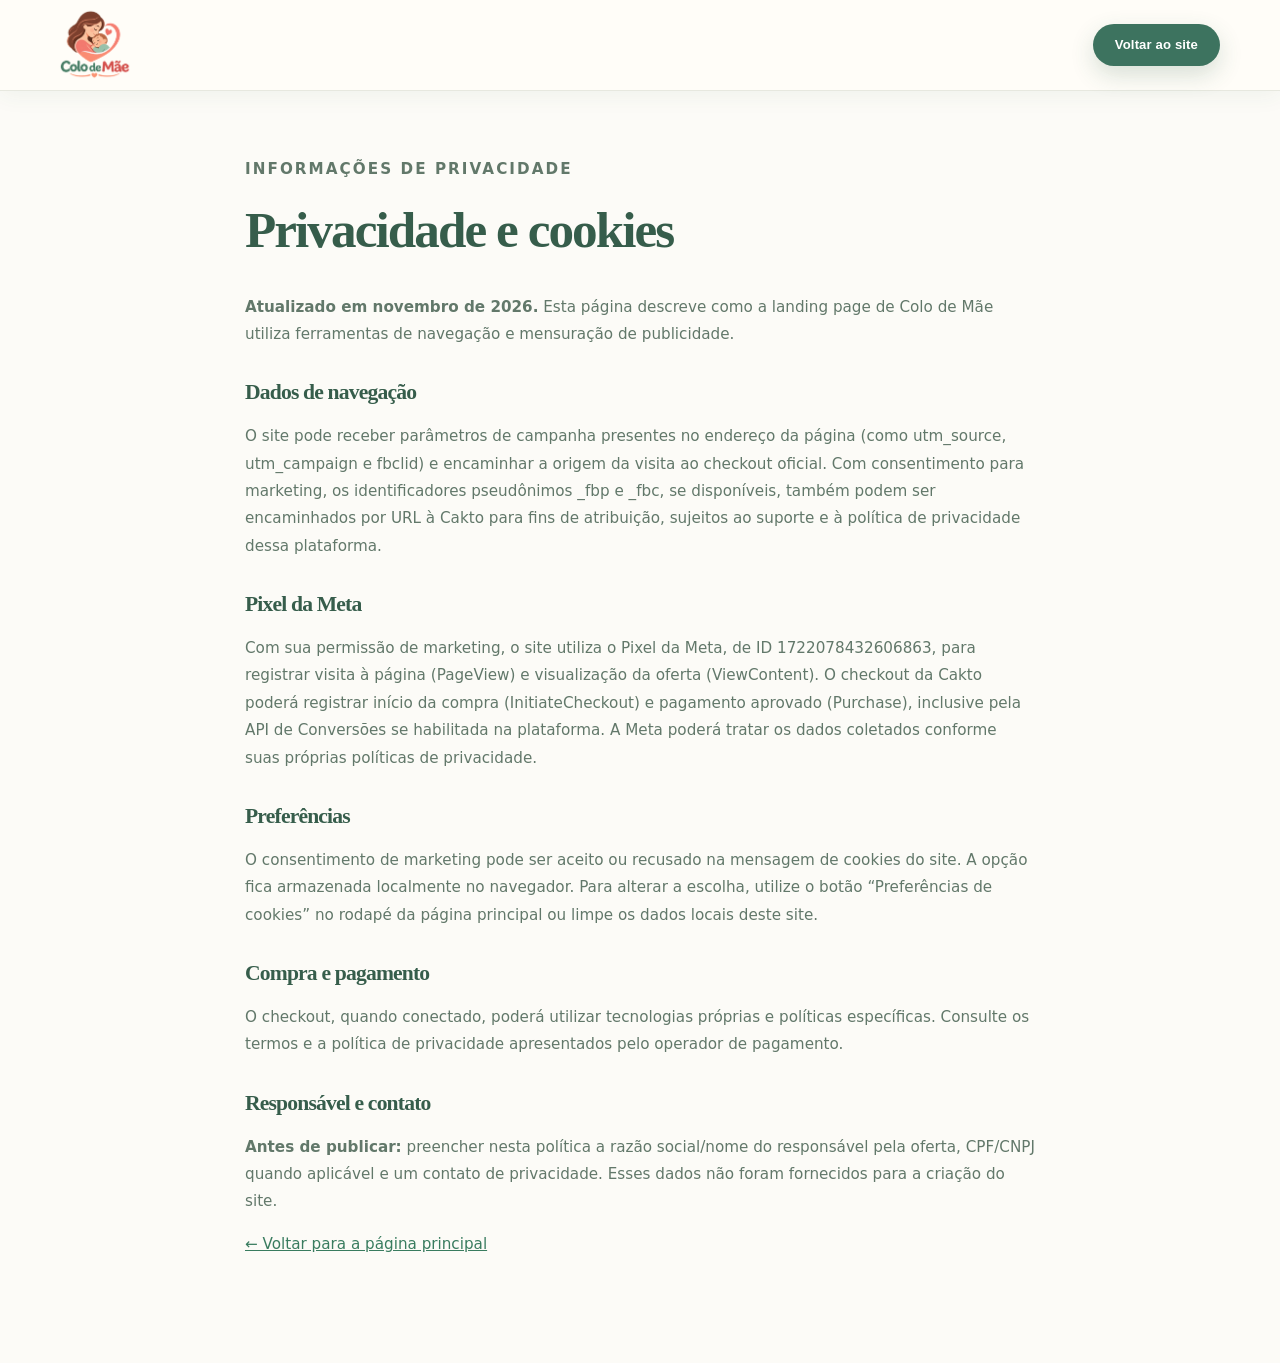
==== commit 33a8c55b: "Improve Meta attribution and avoid duplicate Cakto checkout events" ====
--- a/privacidade.html
+++ b/privacidade.html
@@ -1,2 +1,2 @@
 <!DOCTYPE html>
-<html lang="pt-BR"><head><meta charset="utf-8"/><meta content="width=device-width,initial-scale=1" name="viewport"/><title>Privacidade e Cookies | Colo de Mãe</title><meta content="Informações sobre privacidade e cookies do site Colo de Mãe." name="description"/><link href="assets/favicon.png" rel="icon"/><link href="css/style.css" rel="stylesheet"/><link href="css/pastel.css" rel="stylesheet"/></head><body><header class="site-header"><div class="container header-inner"><a class="brand" href="index.html"><img alt="Colo de Mãe" height="86" src="assets/logo.webp" width="86"/></a><a class="btn btn-small btn-primary" href="index.html">Voltar ao site</a></div></header><main class="legal-page"><div class="legal-container"><p class="section-kicker">Informações de privacidade</p><h1>Privacidade e cookies</h1><p><strong>Atualizado em novembro de 2026.</strong> Esta página descreve como a landing page de Colo de Mãe utiliza ferramentas de navegação e mensuração de publicidade.</p><h2>Dados de navegação</h2><p>O site pode receber parâmetros de campanha presentes no endereço da página (como utm_source, utm_campaign e fbclid) e usar essas informações para encaminhar a origem da visita ao checkout oficial, quando configurado.</p><h2>Pixel da Meta</h2><p>Com sua permissão de marketing, o site utiliza o Pixel da Meta, de ID 1722078432606863, para registrar visita à página (PageView), visualização da oferta (ViewContent) e início do checkout (InitiateCheckout). A Meta poderá tratar os dados coletados conforme suas próprias políticas de privacidade.</p><h2>Preferências</h2><p>O consentimento de marketing pode ser aceito ou recusado na mensagem de cookies do site. A opção fica armazenada localmente no navegador. Para alterar a escolha, utilize o botão “Preferências de cookies” no rodapé da página principal ou limpe os dados locais deste site.</p><h2>Compra e pagamento</h2><p>O checkout, quando conectado, poderá utilizar tecnologias próprias e políticas específicas. Consulte os termos e a política de privacidade apresentados pelo operador de pagamento.</p><h2>Responsável e contato</h2><p><strong>Antes de publicar:</strong> preencher nesta política a razão social/nome do responsável pela oferta, CPF/CNPJ quando aplicável e um contato de privacidade. Esses dados não foram fornecidos para a criação do site.</p><p><a href="index.html">← Voltar para a página principal</a></p></div></main></body></html>
+<html lang="pt-BR"><head><meta charset="utf-8"/><meta content="width=device-width,initial-scale=1" name="viewport"/><title>Privacidade e Cookies | Colo de Mãe</title><meta content="Informações sobre privacidade e cookies do site Colo de Mãe." name="description"/><link href="assets/favicon.png" rel="icon"/><link href="css/style.css" rel="stylesheet"/><link href="css/pastel.css" rel="stylesheet"/></head><body><header class="site-header"><div class="container header-inner"><a class="brand" href="index.html"><img alt="Colo de Mãe" height="86" src="assets/logo.webp" width="86"/></a><a class="btn btn-small btn-primary" href="index.html">Voltar ao site</a></div></header><main class="legal-page"><div class="legal-container"><p class="section-kicker">Informações de privacidade</p><h1>Privacidade e cookies</h1><p><strong>Atualizado em novembro de 2026.</strong> Esta página descreve como a landing page de Colo de Mãe utiliza ferramentas de navegação e mensuração de publicidade.</p><h2>Dados de navegação</h2><p>O site pode receber parâmetros de campanha presentes no endereço da página (como utm_source, utm_campaign e fbclid) e encaminhar a origem da visita ao checkout oficial. Com consentimento para marketing, os identificadores pseudônimos _fbp e _fbc, se disponíveis, também podem ser encaminhados por URL à Cakto para fins de atribuição, sujeitos ao suporte e à política de privacidade dessa plataforma.</p><h2>Pixel da Meta</h2><p>Com sua permissão de marketing, o site utiliza o Pixel da Meta, de ID 1722078432606863, para registrar visita à página (PageView) e visualização da oferta (ViewContent). O checkout da Cakto poderá registrar início da compra (InitiateCheckout) e pagamento aprovado (Purchase), inclusive pela API de Conversões se habilitada na plataforma. A Meta poderá tratar os dados coletados conforme suas próprias políticas de privacidade.</p><h2>Preferências</h2><p>O consentimento de marketing pode ser aceito ou recusado na mensagem de cookies do site. A opção fica armazenada localmente no navegador. Para alterar a escolha, utilize o botão “Preferências de cookies” no rodapé da página principal ou limpe os dados locais deste site.</p><h2>Compra e pagamento</h2><p>O checkout, quando conectado, poderá utilizar tecnologias próprias e políticas específicas. Consulte os termos e a política de privacidade apresentados pelo operador de pagamento.</p><h2>Responsável e contato</h2><p><strong>Antes de publicar:</strong> preencher nesta política a razão social/nome do responsável pela oferta, CPF/CNPJ quando aplicável e um contato de privacidade. Esses dados não foram fornecidos para a criação do site.</p><p><a href="index.html">← Voltar para a página principal</a></p></div></main></body></html>
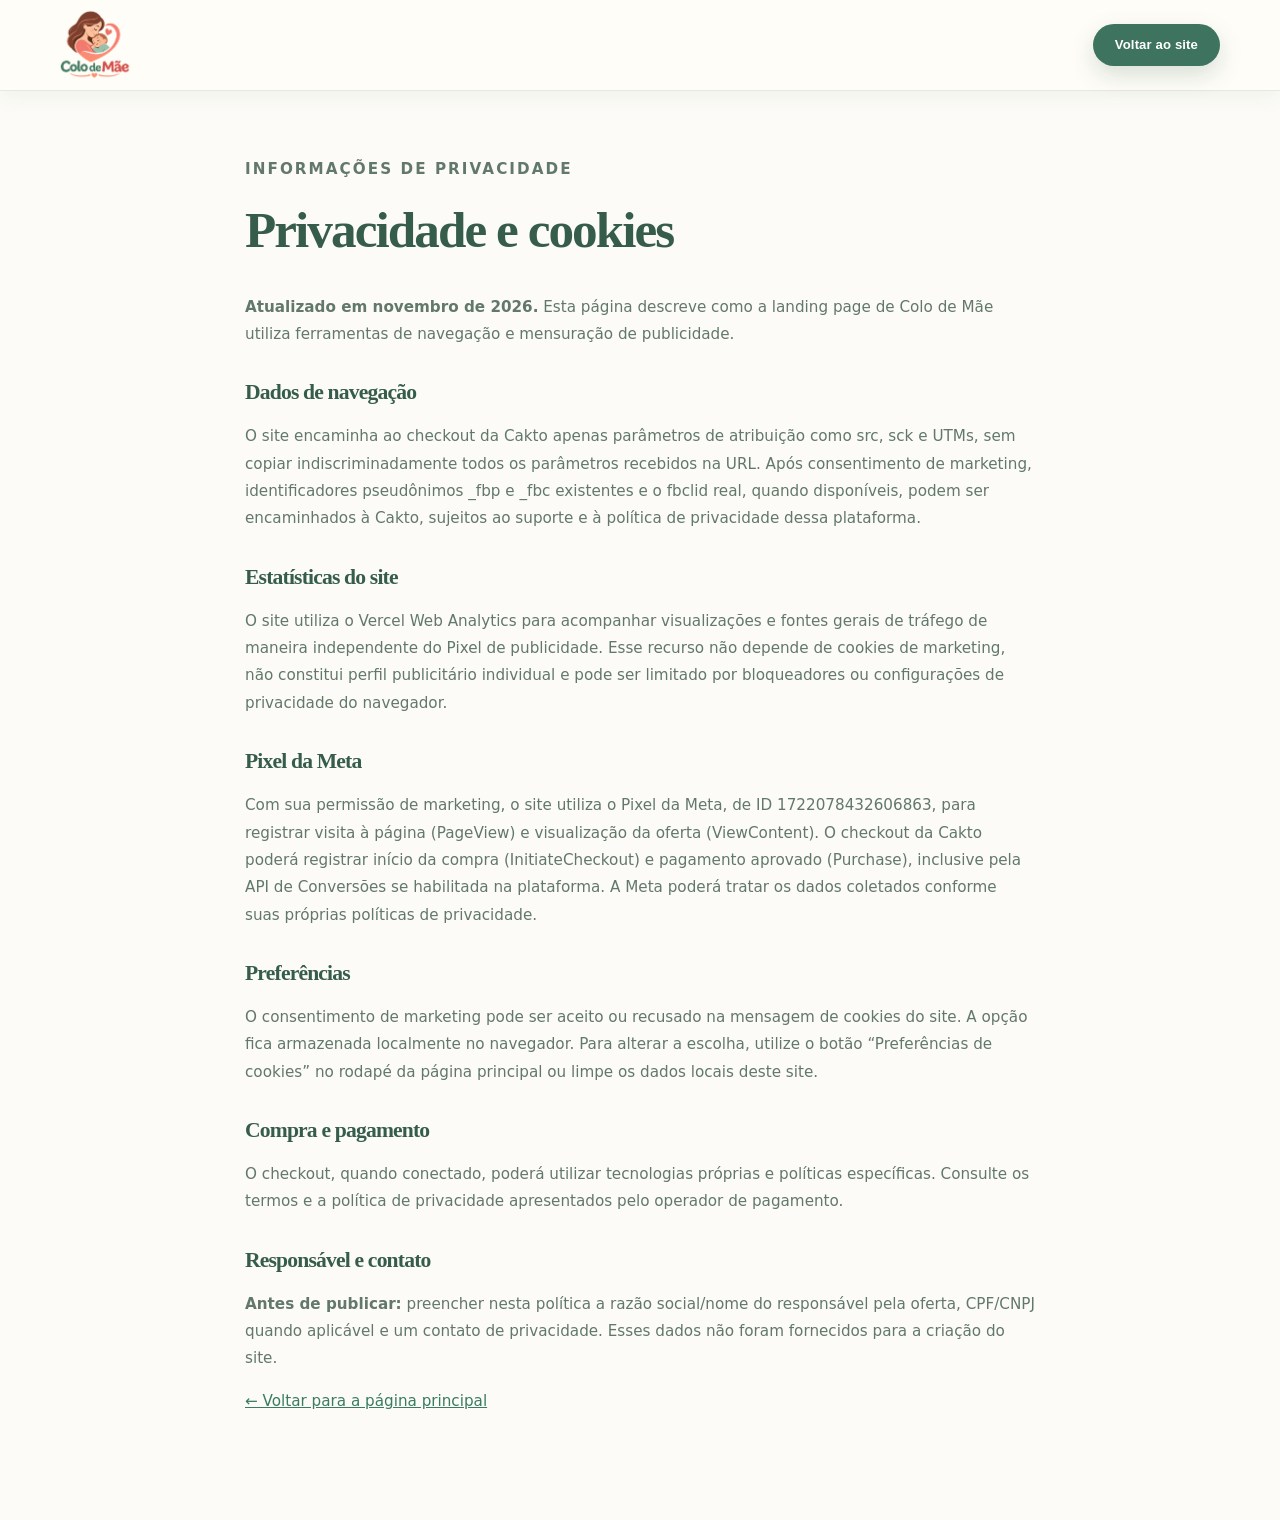
==== commit a30e1911: "Fix Meta consent and checkout attribution; prepare Vercel Web Analytics" ====
--- a/privacidade.html
+++ b/privacidade.html
@@ -1,2 +1,2 @@
 <!DOCTYPE html>
-<html lang="pt-BR"><head><meta charset="utf-8"/><meta content="width=device-width,initial-scale=1" name="viewport"/><title>Privacidade e Cookies | Colo de Mãe</title><meta content="Informações sobre privacidade e cookies do site Colo de Mãe." name="description"/><link href="assets/favicon.png" rel="icon"/><link href="css/style.css" rel="stylesheet"/><link href="css/pastel.css" rel="stylesheet"/></head><body><header class="site-header"><div class="container header-inner"><a class="brand" href="index.html"><img alt="Colo de Mãe" height="86" src="assets/logo.webp" width="86"/></a><a class="btn btn-small btn-primary" href="index.html">Voltar ao site</a></div></header><main class="legal-page"><div class="legal-container"><p class="section-kicker">Informações de privacidade</p><h1>Privacidade e cookies</h1><p><strong>Atualizado em novembro de 2026.</strong> Esta página descreve como a landing page de Colo de Mãe utiliza ferramentas de navegação e mensuração de publicidade.</p><h2>Dados de navegação</h2><p>O site pode receber parâmetros de campanha presentes no endereço da página (como utm_source, utm_campaign e fbclid) e encaminhar a origem da visita ao checkout oficial. Com consentimento para marketing, os identificadores pseudônimos _fbp e _fbc, se disponíveis, também podem ser encaminhados por URL à Cakto para fins de atribuição, sujeitos ao suporte e à política de privacidade dessa plataforma.</p><h2>Pixel da Meta</h2><p>Com sua permissão de marketing, o site utiliza o Pixel da Meta, de ID 1722078432606863, para registrar visita à página (PageView) e visualização da oferta (ViewContent). O checkout da Cakto poderá registrar início da compra (InitiateCheckout) e pagamento aprovado (Purchase), inclusive pela API de Conversões se habilitada na plataforma. A Meta poderá tratar os dados coletados conforme suas próprias políticas de privacidade.</p><h2>Preferências</h2><p>O consentimento de marketing pode ser aceito ou recusado na mensagem de cookies do site. A opção fica armazenada localmente no navegador. Para alterar a escolha, utilize o botão “Preferências de cookies” no rodapé da página principal ou limpe os dados locais deste site.</p><h2>Compra e pagamento</h2><p>O checkout, quando conectado, poderá utilizar tecnologias próprias e políticas específicas. Consulte os termos e a política de privacidade apresentados pelo operador de pagamento.</p><h2>Responsável e contato</h2><p><strong>Antes de publicar:</strong> preencher nesta política a razão social/nome do responsável pela oferta, CPF/CNPJ quando aplicável e um contato de privacidade. Esses dados não foram fornecidos para a criação do site.</p><p><a href="index.html">← Voltar para a página principal</a></p></div></main></body></html>
+<html lang="pt-BR"><head><meta charset="utf-8"/><meta content="width=device-width,initial-scale=1" name="viewport"/><title>Privacidade e Cookies | Colo de Mãe</title><meta content="Informações sobre privacidade e cookies do site Colo de Mãe." name="description"/><link href="assets/favicon.png" rel="icon"/><link href="css/style.css" rel="stylesheet"/><link href="css/pastel.css" rel="stylesheet"/></head><body><header class="site-header"><div class="container header-inner"><a class="brand" href="index.html"><img alt="Colo de Mãe" height="86" src="assets/logo.webp" width="86"/></a><a class="btn btn-small btn-primary" href="index.html">Voltar ao site</a></div></header><main class="legal-page"><div class="legal-container"><p class="section-kicker">Informações de privacidade</p><h1>Privacidade e cookies</h1><p><strong>Atualizado em novembro de 2026.</strong> Esta página descreve como a landing page de Colo de Mãe utiliza ferramentas de navegação e mensuração de publicidade.</p><h2>Dados de navegação</h2><p>O site encaminha ao checkout da Cakto apenas parâmetros de atribuição como src, sck e UTMs, sem copiar indiscriminadamente todos os parâmetros recebidos na URL. Após consentimento de marketing, identificadores pseudônimos _fbp e _fbc existentes e o fbclid real, quando disponíveis, podem ser encaminhados à Cakto, sujeitos ao suporte e à política de privacidade dessa plataforma.</p><h2>Estatísticas do site</h2><p>O site utiliza o Vercel Web Analytics para acompanhar visualizações e fontes gerais de tráfego de maneira independente do Pixel de publicidade. Esse recurso não depende de cookies de marketing, não constitui perfil publicitário individual e pode ser limitado por bloqueadores ou configurações de privacidade do navegador.</p><h2>Pixel da Meta</h2><p>Com sua permissão de marketing, o site utiliza o Pixel da Meta, de ID 1722078432606863, para registrar visita à página (PageView) e visualização da oferta (ViewContent). O checkout da Cakto poderá registrar início da compra (InitiateCheckout) e pagamento aprovado (Purchase), inclusive pela API de Conversões se habilitada na plataforma. A Meta poderá tratar os dados coletados conforme suas próprias políticas de privacidade.</p><h2>Preferências</h2><p>O consentimento de marketing pode ser aceito ou recusado na mensagem de cookies do site. A opção fica armazenada localmente no navegador. Para alterar a escolha, utilize o botão “Preferências de cookies” no rodapé da página principal ou limpe os dados locais deste site.</p><h2>Compra e pagamento</h2><p>O checkout, quando conectado, poderá utilizar tecnologias próprias e políticas específicas. Consulte os termos e a política de privacidade apresentados pelo operador de pagamento.</p><h2>Responsável e contato</h2><p><strong>Antes de publicar:</strong> preencher nesta política a razão social/nome do responsável pela oferta, CPF/CNPJ quando aplicável e um contato de privacidade. Esses dados não foram fornecidos para a criação do site.</p><p><a href="index.html">← Voltar para a página principal</a></p></div></main></body></html>
